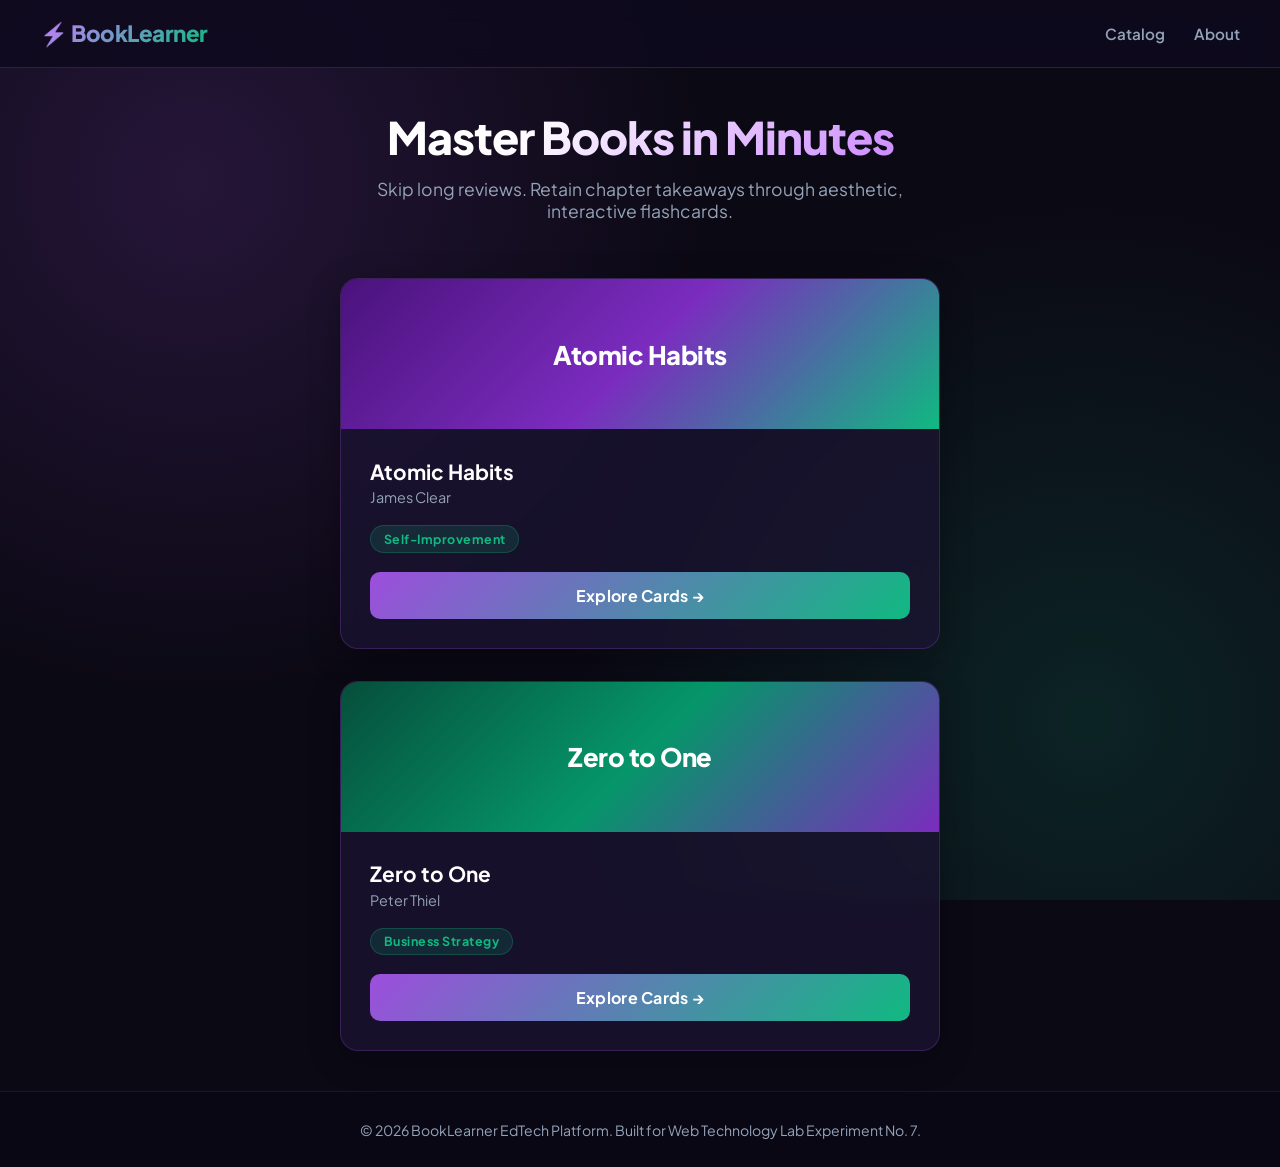
==== index.html @ 88bf5fa3 "Initial commit for Mini-Project of Web Technology Subject deployment" ====
<!DOCTYPE html>
<html lang="en">
<head>
    <meta charset="UTF-8">
    <meta name="viewport" content="width=device-width, initial-scale=1.0">
    <title>Book Learner - Micro-Learning Platform</title>
    <link rel="stylesheet" href="style.css">
</head>
<body>
    <header class="navbar">
        <div class="logo">⚡ BookLearner</div>
        <nav>
            <ul class="nav-links">
                <li><a href="index.html">Catalog</a></li>
                <li><a href="#about">About</a></li>
            </ul>
        </nav>
    </header>

    <main class="container">
        <section class="hero">
            <h1>Master Books in Minutes</h1>
            <p>Skip long reviews. Retain chapter takeaways through aesthetic, interactive flashcards.</p>
        </section>

        <section class="book-grid">
            <!-- Book Card 1 -->
            <div class="book-card">
                <div class="book-cover atomic-habits">Atomic Habits</div>
                <div class="book-info">
                    <h3>Atomic Habits</h3>
                    <p>James Clear</p>
                    <span class="badge">Self-Improvement</span>
                    <a href="flashcards.html?book=habits" class="btn">Explore Cards →</a>
                </div>
            </div>

            <!-- Book Card 2 -->
            <div class="book-card">
                <div class="book-cover zero-to-one">Zero to One</div>
                <div class="book-info">
                    <h3>Zero to One</h3>
                    <p>Peter Thiel</p>
                    <span class="badge">Business Strategy</span>
                    <a href="flashcards.html?book=zero" class="btn">Explore Cards →</a>
                </div>
            </div>
        </section>
    </main>

    <footer>
        <p>&copy; 2026 BookLearner EdTech Platform. Built for Web Technology Lab Experiment No. 7.</p>
    </footer>
</body>
</html>
---- style.css ----
/* Google Font Import */
@import url('https://fonts.googleapis.com/css2?family=Plus+Jakarta+Sans:wght@400;500;600;700;800&display=swap');

/* Global Resets & Theme Variables */
:root {
    --bg-main: #0B0914;               /* Deep Midnight Purple Base */
    --bg-surface: #15102A;            /* Elevated Purple Surface */
    --bg-card: rgba(28, 20, 52, 0.7);  /* Glassmorphism Card Fill */
    
    --primary: #9D4EDD;               /* Electric Violet */
    --primary-light: #C77DFF;         /* Neon Lilac Accent */
    --accent-green: #10B981;          /* Forest Emerald */
    --accent-green-glow: #059669;     /* Deep Emerald Glow */
    
    --text-main: #F8FAFC;             /* Crisp Pure Light Text */
    --text-muted: #94A3B8;            /* Soft Slate Subtext */
    --border-glow: rgba(157, 78, 221, 0.25);
    --border-green-glow: rgba(16, 185, 129, 0.25);
}

* {
    margin: 0;
    padding: 0;
    box-sizing: border-box;
    font-family: 'Plus Jakarta Sans', sans-serif;
}

body {
    background-color: var(--bg-main);
    color: var(--text-main);
    display: flex;
    flex-direction: column;
    min-height: 100vh;
    background-image: 
        radial-gradient(circle at 15% 20%, rgba(157, 78, 221, 0.18) 0%, transparent 40%),
        radial-gradient(circle at 85% 80%, rgba(16, 185, 129, 0.15) 0%, transparent 40%);
    background-attachment: fixed;
}

/* Navigation Bar */
.navbar {
    display: flex;
    justify-content: space-between;
    align-items: center;
    background: rgba(15, 10, 30, 0.85);
    backdrop-filter: blur(12px);
    border-bottom: 1px solid var(--border-glow);
    padding: 1.2rem 2.5rem;
    position: sticky;
    top: 0;
    z-index: 100;
}

.logo {
    font-size: 1.4rem;
    font-weight: 800;
    letter-spacing: -0.5px;
    background: linear-gradient(135deg, var(--primary-light), var(--accent-green));
    -webkit-background-clip: text;
    -webkit-text-fill-color: transparent;
}

.nav-links {
    list-style: none;
    display: flex;
    gap: 1.8rem;
}

.nav-links a {
    color: var(--text-muted);
    text-decoration: none;
    font-weight: 600;
    font-size: 0.95rem;
    transition: all 0.3s ease;
}

.nav-links a:hover {
    color: var(--primary-light);
    text-shadow: 0 0 10px rgba(199, 125, 255, 0.5);
}

/* Container Layout */
.container {
    max-width: 950px;
    margin: 2.5rem auto;
    padding: 0 1.5rem;
    flex: 1;
}

/* Hero Section */
.hero {
    text-align: center;
    margin-bottom: 3.5rem;
}

.hero h1 {
    font-size: 2.8rem;
    font-weight: 800;
    margin-bottom: 0.8rem;
    letter-spacing: -1px;
    background: linear-gradient(135deg, #FFFFFF 30%, var(--primary-light));
    -webkit-background-clip: text;
    -webkit-text-fill-color: transparent;
}

.hero p {
    color: var(--text-muted);
    font-size: 1.1rem;
    max-width: 600px;
    margin: 0 auto;
}

/* Catalog Book Grid */
.book-grid {
    display: grid;
    grid-template-columns: repeat(auto-fit, minmax(300px, 1fr));
    gap: 2rem;
}

.book-card {
    background: var(--bg-card);
    backdrop-filter: blur(10px);
    border-radius: 18px;
    overflow: hidden;
    border: 1px solid var(--border-glow);
    transition: all 0.35s cubic-bezier(0.4, 0, 0.2, 1);
    box-shadow: 0 8px 32px rgba(0, 0, 0, 0.3);
}

.book-card:hover {
    transform: translateY(-8px);
    border-color: var(--primary-light);
    box-shadow: 0 15px 35px rgba(157, 78, 221, 0.25);
}

.book-cover {
    height: 150px;
    display: flex;
    align-items: center;
    justify-content: center;
    font-size: 1.6rem;
    font-weight: 800;
    letter-spacing: -0.5px;
    color: #FFFFFF;
}

.atomic-habits { 
    background: linear-gradient(135deg, #4A127B, #7B2CBF, #10B981); 
}

.zero-to-one { 
    background: linear-gradient(135deg, #064E3B, #059669, #7B2CBF); 
}

.book-info {
    padding: 1.8rem;
}

.book-info h3 {
    font-size: 1.3rem;
    font-weight: 700;
    margin-bottom: 0.2rem;
    color: #FFFFFF;
}

.book-info p {
    color: var(--text-muted);
    font-size: 0.9rem;
    margin-bottom: 1.2rem;
}

.badge {
    background: rgba(16, 185, 129, 0.15);
    color: var(--accent-green);
    border: 1px solid var(--border-green-glow);
    padding: 0.3rem 0.8rem;
    border-radius: 20px;
    font-size: 0.78rem;
    font-weight: 700;
    letter-spacing: 0.5px;
    display: inline-block;
    margin-bottom: 1.2rem;
}

.btn {
    display: block;
    text-align: center;
    background: linear-gradient(135deg, var(--primary), var(--accent-green));
    color: white;
    padding: 0.8rem;
    border-radius: 10px;
    text-decoration: none;
    font-weight: 700;
    letter-spacing: 0.3px;
    transition: all 0.3s ease;
}

.btn:hover {
    opacity: 0.92;
    transform: scale(1.02);
    box-shadow: 0 5px 20px rgba(16, 185, 129, 0.3);
}

/* Flashcard Viewer Page */
.flashcard-container {
    text-align: center;
}

#book-title {
    font-size: 1.8rem;
    font-weight: 800;
    margin-bottom: 0.5rem;
    background: linear-gradient(135deg, #FFFFFF, var(--primary-light));
    -webkit-background-clip: text;
    -webkit-text-fill-color: transparent;
}

.instruction {
    color: var(--text-muted);
    margin-bottom: 2rem;
    font-size: 0.95rem;
}

/* --- FIXED 3D FLASHCARD STYLING --- */
.flashcard {
    background-color: transparent;
    width: 100%;
    max-width: 540px;
    height: 320px;
    margin: 0 auto 2rem auto;
    perspective: 1000px;
    cursor: pointer;
    position: relative;
}

.flashcard-inner {
    position: absolute;
    width: 100%;
    height: 100%;
    text-align: center;
    transition: transform 0.6s cubic-bezier(0.4, 0, 0.2, 1);
    transform-style: preserve-3d;
    -webkit-transform-style: preserve-3d;
    border-radius: 20px;
}

/* Flip Trigger Class */
.flashcard.flipped .flashcard-inner {
    transform: rotateY(180deg);
    -webkit-transform: rotateY(180deg);
}

.flashcard-front, .flashcard-back {
    position: absolute;
    width: 100%;
    height: 100%;
    backface-visibility: hidden;
    -webkit-backface-visibility: hidden;
    display: flex;
    flex-direction: column;
    justify-content: center;
    align-items: center;
    padding: 2.5rem;
    border-radius: 20px;
    box-shadow: 0 20px 40px rgba(0, 0, 0, 0.5);
}

/* Card Front: Deep Purple Glass */
.flashcard-front {
    background: linear-gradient(135deg, rgba(30, 20, 60, 0.98), rgba(15, 10, 30, 0.98));
    border: 1.5px solid var(--border-glow);
    color: var(--text-main);
    z-index: 2;
}

.flashcard-front span {
    color: var(--accent-green);
    background: rgba(16, 185, 129, 0.12);
    border: 1px solid var(--border-green-glow);
    padding: 0.3rem 0.9rem;
    border-radius: 20px;
    font-weight: 700;
    margin-bottom: 1.2rem;
    text-transform: uppercase;
    font-size: 0.8rem;
    letter-spacing: 1px;
}

.flashcard-front h3 {
    font-size: 1.25rem;
    font-weight: 600;
    line-height: 1.5;
}

.tap-hint {
    margin-top: 1.8rem;
    font-size: 0.8rem;
    color: var(--text-muted);
    font-weight: 500;
}

/* Card Back: Glowing Forest Emerald Theme */
.flashcard-back {
    background: linear-gradient(135deg, rgba(6, 78, 59, 0.98), rgba(15, 10, 30, 0.98));
    border: 1.5px solid var(--border-green-glow);
    color: white;
    transform: rotateY(180deg);
    -webkit-transform: rotateY(180deg);
    z-index: 1;
}

.flashcard-back h3 {
    color: var(--primary-light);
    font-size: 1.1rem;
    text-transform: uppercase;
    letter-spacing: 1.5px;
    margin-bottom: 1rem;
}

.flashcard-back p {
    font-size: 1.15rem;
    line-height: 1.6;
    font-weight: 500;
    color: #F1F5F9;
}

/* Controls & Counter */
.controls {
    display: flex;
    justify-content: center;
    align-items: center;
    gap: 1.8rem;
}

.btn-ctrl {
    background: var(--bg-surface);
    color: var(--text-main);
    border: 1.5px solid var(--border-glow);
    padding: 0.75rem 1.6rem;
    border-radius: 12px;
    font-weight: 700;
    font-size: 0.9rem;
    cursor: pointer;
    transition: all 0.3s ease;
}

.btn-ctrl:hover {
    background: var(--primary);
    border-color: var(--primary-light);
    box-shadow: 0 0 15px rgba(157, 78, 221, 0.4);
}

#counter {
    color: var(--text-muted);
    font-weight: 700;
    font-size: 1rem;
    letter-spacing: 1px;
}

/* Footer */
footer {
    text-align: center;
    padding: 1.8rem;
    background: rgba(10, 7, 20, 0.9);
    border-top: 1px solid rgba(157, 78, 221, 0.15);
    color: var(--text-muted);
    font-size: 0.88rem;
}
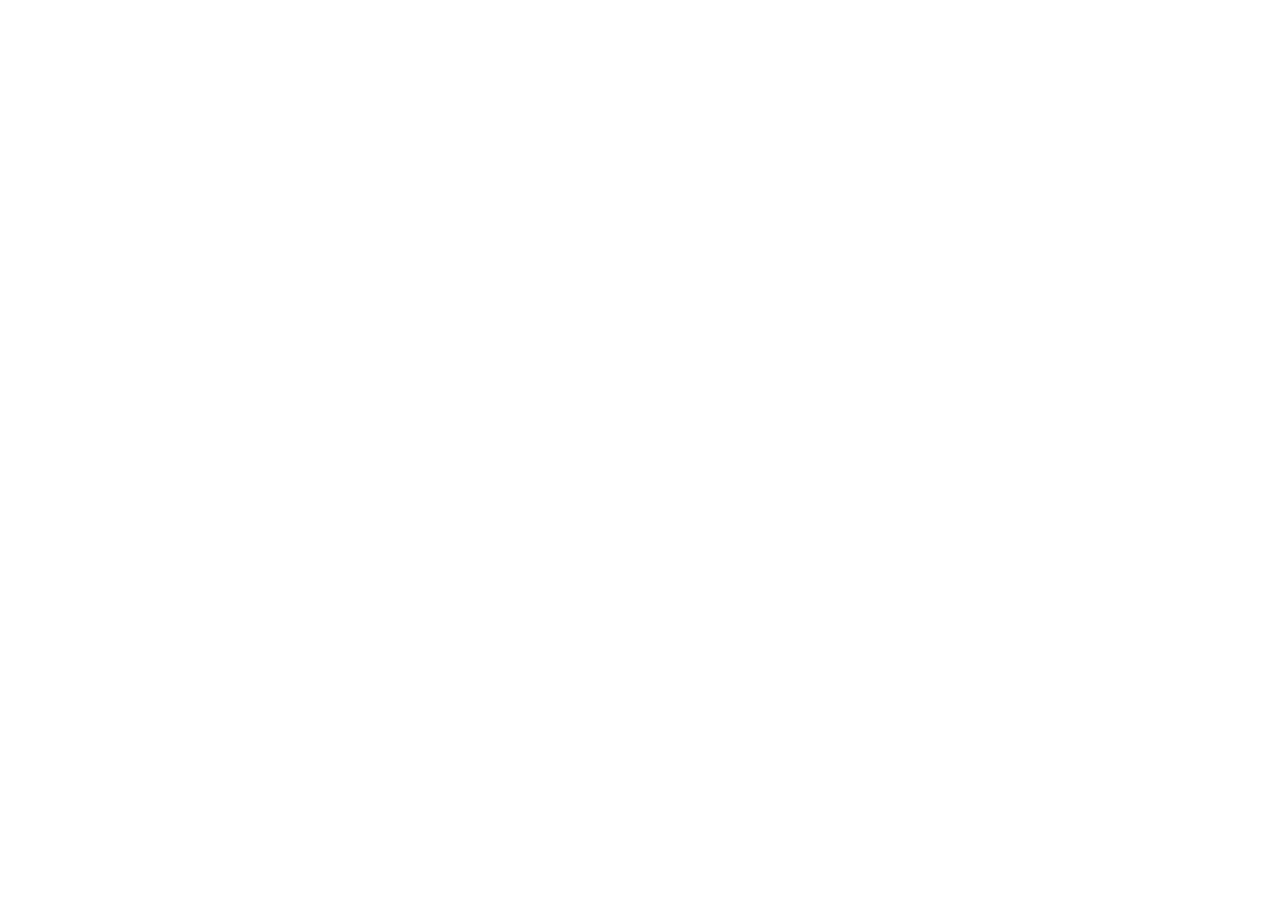
==== commit b23e6785: "refactor: complete rewrite of Book Learner SPA with all 18 books, chapters, flashcards, and quizzes" ====
--- a/index.html
+++ b/index.html
@@ -1,55 +1,891 @@
 <!DOCTYPE html>
 <html lang="en">
 <head>
-    <meta charset="UTF-8">
-    <meta name="viewport" content="width=device-width, initial-scale=1.0">
-    <title>Book Learner - Micro-Learning Platform</title>
-    <link rel="stylesheet" href="style.css">
+  <meta charset="UTF-8">
+  <meta name="viewport" content="width=device-width, initial-scale=1.0">
+  <title>Book Learner - Master Chapter & Flashcard Hub</title>
+  <!-- Tailwind CSS via CDN -->
+  <script src="https://cdn.tailwindcss.com"></script>
+  <!-- React & ReactDOM CDNs -->
+  <script src="https://unpkg.com/react@18/umd/react.production.min.js" crossorigin></script>
+  <script src="https://unpkg.com/react-dom@18/umd/react-dom.production.min.js" crossorigin></script>
+  <!-- Babel Standalone CDN -->
+  <script src="https://unpkg.com/@babel/standalone/babel.min.js"></script>
+  <!-- Lucide Icons -->
+  <script src="https://unpkg.com/lucide@latest"></script>
+  <style>
+    .perspective-1000 { perspective: 1000px; }
+    .transform-style-3d { transform-style: preserve-3d; }
+    .backface-hidden { backface-visibility: hidden; }
+    .rotate-y-180 { transform: rotateY(180deg); }
+    /* Custom scrollbar */
+    ::-webkit-scrollbar { width: 6px; height: 6px; }
+    ::-webkit-scrollbar-track { background: #f1f5f9; }
+    ::-webkit-scrollbar-thumb { background: #cbd5e1; border-radius: 4px; }
+    ::-webkit-scrollbar-thumb:hover { background: #94a3b8; }
+  </style>
 </head>
-<body>
-    <header class="navbar">
-        <div class="logo">⚡ BookLearner</div>
-        <nav>
-            <ul class="nav-links">
-                <li><a href="index.html">Catalog</a></li>
-                <li><a href="#about">About</a></li>
-            </ul>
-        </nav>
-    </header>
-
-    <main class="container">
-        <section class="hero">
-            <h1>Master Books in Minutes</h1>
-            <p>Skip long reviews. Retain chapter takeaways through aesthetic, interactive flashcards.</p>
-        </section>
-
-        <section class="book-grid">
-            <!-- Book Card 1 -->
-            <div class="book-card">
-                <div class="book-cover atomic-habits">Atomic Habits</div>
-                <div class="book-info">
-                    <h3>Atomic Habits</h3>
-                    <p>James Clear</p>
-                    <span class="badge">Self-Improvement</span>
-                    <a href="flashcards.html?book=habits" class="btn">Explore Cards →</a>
+<body class="bg-slate-900 text-slate-100 font-sans antialiased min-h-screen selection:bg-indigo-500 selection:text-white">
+  <div id="root"></div>
+
+  <script type="text/babel">
+    const { useState, useEffect, useMemo } = React;
+
+    // --- COMPLETE BOOK DATABASE (ALL 18 BOOKS & CHAPTERS) ---
+    const BOOKS_DATA = [
+      {
+        id: "lords-of-easy-money",
+        title: "The Lords of Easy Money",
+        author: "Christopher Leonard",
+        category: "Finance & Economics",
+        color: "from-amber-600 to-red-700",
+        description: "How the Federal Reserve broke the American economy through quantitative easing and cheap debt.",
+        chapters: [
+          { number: 1, title: "Going Below Zero", takeaway: "The Federal Reserve's deployment of zero interest rate policies (ZIRP) and experimental monetary tools launched an uncharted era of radical financial intervention." },
+          { number: 2, title: "The Money Machine", takeaway: "Central bank balance sheets expanded to unprecedented proportions, converting the Fed into an active market maker that fundamentally distorted normal pricing signals." },
+          { number: 3, title: "The Zero Interest Rate Policy (ZIRP) and Its Unintended Consequences", takeaway: "Artificially suppressed borrowing costs triggered massive corporate debt accumulation and encouraged a reckless market-wide 'reach for yield'." },
+          { number: 4, title: "Thomas Hoenig: The Lone Voice of Dissent", takeaway: "Institutional groupthink suppresses vital warnings; Federal Reserve official Thomas Hoenig correctly predicted that loose money would breed severe wealth inequality and asset bubbles." },
+          { number: 5, title: "The 2008 Financial Crisis: Catalyst for Radical Policies", takeaway: "Emergency post-crisis measures became permanent policies, shielding unelected technocrats from public accountability while centralizing immense economic power." },
+          { number: 6, title: "The Risk Engine", takeaway: "Extended cheap liquidity forced institutional investors into hyper-risky financial structures like leveraged loans and collateralized loan obligations (CLOs)." },
+          { number: 7, title: "The Wealth Gap Expansion", takeaway: "Pumping liquidity into asset markets disproportionately enriches capital holders and corporations, widening the chasm between asset owners and wage earners." },
+          { number: 8, title: "The Fragile Ecosystem", takeaway: "Prolonged central bank support creates an addictive dependency, making the entire financial system incapable of surviving without constant monetary life support." },
+          { number: 9, title: "The Reckoning", takeaway: "Artificially engineered stability cannot last forever; suppressing market corrections ultimately sets the stage for systemic inflation and severe economic instability." }
+        ]
+      },
+      {
+        id: "ignited-minds",
+        title: "Ignited Minds / Wings of Fire",
+        author: "Dr. A.P.J. Abdul Kalam",
+        category: "Indian Literature & Leadership",
+        color: "from-emerald-600 to-teal-800",
+        description: "Unleashing the power within India to achieve global self-reliance, innovation, and ethical leadership.",
+        chapters: [
+          { number: 1, title: "The Vision Ignited", takeaway: "A nation’s true wealth lies in the creative energy and empowered mindset of its youth." },
+          { number: 2, title: "Building the Nation", takeaway: "True development requires moving away from complacent fatalism toward active, science-driven national problem-solving." },
+          { number: 3, title: "Teachers and Parents as Role Models", takeaway: "Character, integrity, and ethical responsibility are built early in life through direct mentorship and personal example." },
+          { number: 4, title: "Visionary Leadership and Integrity", takeaway: "Authentic leaders combine moral courage with a long-term commitment to public welfare over self-interest." },
+          { number: 5, title: "Knowledge as Power", takeaway: "Accessibility to high-quality education transforms societies from consumers of technology into creators of innovation." },
+          { number: 6, title: "The Spirit of Inquiry", takeaway: "Cultivating scientific curiosity and questioning status-quo assumptions unlock breakthrough achievements." }
+        ]
+      },
+      {
+        id: "faster-than-lightning",
+        title: "Faster Than Lightning: My Autobiography",
+        author: "Usain Bolt",
+        category: "Biography & Sports",
+        color: "from-yellow-500 to-amber-700",
+        description: "The official autobiography of the world's fastest man, his journey, grit, and mindset.",
+        chapters: [
+          { number: 1, title: "Country Boy and Early Roots", takeaway: "Modest beginnings and strong family discipline instill the core grounding necessary to handle sudden global fame." },
+          { number: 2, title: "Discovering Speed at Waldensia", takeaway: "Raw natural talent provides a starting edge, but it must eventually be met with structured discipline to avoid squandering potential." },
+          { number: 3, title: "The Path to William Knibb High School", takeaway: "Transitioning to competitive environments exposes flaws in work ethic, forcing an athlete to choose between coasting on talent or committing to rigorous training." },
+          { number: 4, title: "Overcoming Health and Physical Hurdles", takeaway: "Physical conditions like scoliosis can be managed and overcome through continuous, tailored bodily adaptation and grit." },
+          { number: 5, title: "The Turning Point of the Crash", takeaway: "Close-call life experiences can serve as profound wake-up calls, sharpening focus and realigning personal purpose." },
+          { number: 6, title: "Conquering the World Stage (Beijing & London)", takeaway: "Executing under massive international pressure requires supreme self-confidence, mental relaxation, and joy in performance." }
+        ]
+      },
+      {
+        id: "no-limits",
+        title: "No Limits: The Will to Succeed",
+        author: "Michael Phelps",
+        category: "Biography & Sports",
+        color: "from-blue-600 to-cyan-800",
+        description: "How 28-time Olympic medalist Michael Phelps channeled passion, discipline, and visualization into total mastery.",
+        chapters: [
+          { number: 1, title: "Perseverance: The 400 Individual Medley", takeaway: "Turning restless energy (like ADHD) into structured physical outlets builds an exceptional foundation for high-end mastery." },
+          { number: 2, title: "Belief: The 400 Free Relay", takeaway: "Detailed mental preparation and visualization of both optimal outcomes and potential hurdles build unshakeable competitive composure." },
+          { number: 3, title: "Redemption: The 200 Freestyle", takeaway: "Setbacks and missed targets are critical learning checkpoints that fuel stronger strategic focus for subsequent challenges." },
+          { number: 4, title: "Determination: The 200 Fly", takeaway: "True competitive separation happens during grueling, repetitive daily training blocks when no audience is watching." },
+          { number: 5, title: "Confidence: The 800 Free Relay", takeaway: "Trusting your preparation and leaning on a collaborative team environment elevates individual performance boundaries." },
+          { number: 6, title: "Courage: The 200 Individual Medley", takeaway: "Embracing deliberate discomfort in practice inoculates you against panic during high-stakes pressure situations." },
+          { number: 7, title: "Will: The 100 Fly", takeaway: "Mental toughness acts as the final multiplier when physical exhaustion peaks at the elite level." },
+          { number: 8, title: "Commitment: The Medley Relay", takeaway: "Sustaining greatness requires an ongoing, lifelong commitment to accountability, coaching, and self-evaluation." }
+        ]
+      },
+      {
+        id: "psychology-of-money",
+        title: "The Psychology of Money",
+        author: "Morgan Housel",
+        category: "Finance & Personal Development",
+        color: "from-indigo-600 to-purple-800",
+        description: "Timeless lessons on wealth, greed, and happiness through behavioral psychology.",
+        chapters: [
+          { number: 1, title: "No One's Crazy", takeaway: "Financial choices are shaped by unique generational backgrounds and personal experiences, not strict mathematical rules." },
+          { number: 2, title: "Luck and Risk", takeaway: "Never judge financial success or failure too harshly, as luck and risk play massive, often unacknowledged roles in outcomes." },
+          { number: 3, title: "Never Enough", takeaway: "Moving financial goalposts endlessly invites ruin; recognizing 'enough' protects accumulated wealth." },
+          { number: 4, title: "Confounding Compounding", takeaway: "Time is the most powerful asset in finance; letting small sums compound over decades creates staggering results." },
+          { number: 5, title: "Getting Wealthy vs. Staying Wealthy", takeaway: "Getting rich requires taking risks, but staying rich requires paranoia, frugality, and diversification." },
+          { number: 6, title: "Tails, You Win", takeaway: "Long-term success often relies on a tiny percentage of outlier bets paying off massively." },
+          { number: 7, title: "Freedom", takeaway: "Controlling your time and autonomy is the highest, most meaningful dividend money can pay." },
+          { number: 8, title: "Man in the Car Paradox", takeaway: "People want wealth to signal importance to others, but true admiration comes from humility." },
+          { number: 9, title: "Wealth is What You Don't See", takeaway: "Spending money to show people you have money is the fastest way to have less money." },
+          { number: 10, title: "Save Money", takeaway: "Building wealth has less to do with your income and investment returns, and more to do with your savings rate." },
+          { number: 11, title: "Reasonableness > Rationality", takeaway: "Aim to be financially reasonable rather than coldly rational, because humans need strategies they can actually stick with." },
+          { number: 12, title: "Surprise!", takeaway: "History is the study of surprise; future financial environments will always feature unpredictable major shocks." },
+          { number: 13, title: "Room for Error", takeaway: "A good financial plan must account for errors, bad luck, and unforeseen downturns to survive." },
+          { number: 14, title: "You'll Change", takeaway: "Long-term career and financial planning must accept that your future desires and goals will evolve." },
+          { number: 15, title: "Nothing’s Free", takeaway: "Market volatility and stress are not fees charged for investing; they are market entry tickets (the price of admission)." },
+          { number: 16, title: "You & Me", takeaway: "Avoid taking financial cues from people playing a completely different financial game than you." },
+          { number: 17, title: "The Seduction of Pessimism", takeaway: "Pessimism sounds intelligent and captures attention, but historical optimism wins over long horizons." },
+          { number: 18, title: "When You Believe Anything", takeaway: "People easily believe comforting narratives that validate their worldview during periods of uncertainty." },
+          { number: 19, title: "Confessions", takeaway: "Summary integration: moderation, humility, and patience anchor durable financial independence." },
+          { number: 20, title: "The Confessions of Morgan Housel", takeaway: "Financial freedom is ultimately about prioritizing independence over high-status consumption." }
+        ]
+      },
+      {
+        id: "zero-to-one",
+        title: "Zero to One",
+        author: "Peter Thiel & Blake Masters",
+        category: "Entrepreneurship & Business",
+        color: "from-sky-600 to-indigo-900",
+        description: "Notes on startups, building the future, and going from 0 to 1 instead of copying others.",
+        chapters: [
+          { number: 1, title: "The Challenge of the Future", takeaway: "True societal progress stems from vertical innovation (going from 0 to 1), not horizontal imitation (going from 1 to N)." },
+          { number: 2, title: "Party Like It’s 1999", takeaway: "Sustainable businesses focus on fundamental business execution and customer value rather than chasing market hype bubbles." },
+          { number: 3, title: "All Happy Companies Are Different", takeaway: "Monopolies escape destructive competition by creating unique value, whereas competing businesses destroy profit margins." },
+          { number: 4, title: "The Ideology of Competition", takeaway: "Intense corporate competition breeds ideological conflict and tunnel vision; escaping competition leads to true profits." },
+          { number: 5, title: "Last Mover Advantage", takeaway: "A great business builds proprietary technology or network effects to dominate the distant future rather than chasing early trends." },
+          { number: 6, title: "You Are Not a Lottery Ticket", takeaway: "Rigorous long-term planning and disciplined execution outweigh blind luck in determining company success." },
+          { number: 7, title: "Follow the Money", takeaway: "Power law distributions govern venture capital and business success; a tiny fraction of investments generate almost all returns." },
+          { number: 8, title: "Secrets", takeaway: "Valuable, overlooked truths about the world exist for founders willing to look where others do not." },
+          { number: 9, title: "Foundations", takeaway: "Initial structural choices—such as co-founder chemistry, board composition, and equity allocation—are almost impossible to alter later." },
+          { number: 10, title: "The Mechanics of Mafia", takeaway: "Build a cohesive company culture where employees share deep personal alignment and intense shared mission focus." },
+          { number: 11, title: "If You Build It, Will They Come?", takeaway: "Superior technology is useless without a comprehensive, deliberate strategy for sales and distribution." },
+          { number: 12, title: "Man and Machine", takeaway: "The future belongs to companies that use computers to empower humans rather than try to replace them entirely." },
+          { number: 13, title: "Seeing Green", takeaway: "Successful green tech businesses must master proprietary technology, timing, lean structure, and grand distribution plans." },
+          { number: 14, title: "The Founder’s Paradox", takeaway: "Founders often possess extreme, polarizing traits that are simultaneously critical to venture success and prone to excess." }
+        ]
+      },
+      {
+        id: "you-can-win",
+        title: "You Can Win",
+        author: "Shiv Khera",
+        category: "Personal Development",
+        color: "from-rose-600 to-pink-800",
+        description: "A step-by-step tool kit for top winners through positive attitude, character, and motivation.",
+        chapters: [
+          { number: 1, title: "Importance of Attitude", takeaway: "Attitude acts as the underlying lens through which challenges are managed; it dictates your ultimate trajectory." },
+          { number: 2, title: "Success Strategies", takeaway: "Success is predictable and systematic, driven by adherence to timeless personal and professional principles." },
+          { number: 3, title: "Motivation", takeaway: "Intrinsic, value-driven inner drive sustains long-term performance far better than external rewards." },
+          { number: 4, title: "Building Positive Self-Esteem", takeaway: "Self-belief is built step-by-step through keeping promises to yourself and accumulating small victories." },
+          { number: 5, title: "Interpersonal Skills", takeaway: "Building genuine human relationships requires empathy, active listening, and mutual respect." },
+          { number: 6, title: "Forming Good Habits and Character", takeaway: "Character is formed by daily micro-habits that dictate ethical boundaries under pressure." },
+          { number: 7, title: "Goal Setting", takeaway: "Vague wishes fail; clear, written, timeline-bound goals direct focused daily action." },
+          { number: 8, title: "Values and Vision", takeaway: "Core moral values provide an inner compass that prevents compromise during turbulent times." }
+        ]
+      },
+      {
+        id: "psycho-cybernetics",
+        title: "Psycho-Cybernetics",
+        author: "Maxwell Maltz",
+        category: "Psychology & Self-Help",
+        color: "from-violet-600 to-fuchsia-900",
+        description: "Updated and expanded self-help guide to reprogramming your subconscious mind for success.",
+        chapters: [
+          { number: 1, title: "The Self-Image: Your Key to a Better Life", takeaway: "Your outer behavior and achievements will always match your internal mental self-image." },
+          { number: 2, title: "Discovering the Success Mechanism Within You", takeaway: "The human brain operates as an automated goal-seeking guidance mechanism once a clear target is set." },
+          { number: 3, title: "De-Hypnotize Yourself From False Beliefs", takeaway: "Most personal constraints are outdated hypnotic beliefs rather than immutable physical laws." },
+          { number: 4, title: "How to Utilize the Power of Mental Pictures", takeaway: "Vivid mental rehearsal programs the subconscious mind to execute complex physical and psychological tasks smoothly." },
+          { number: 5, title: "Relax Away Your Tension", takeaway: "Physical and mental relaxation clears friction, unlocking optimal natural performance." },
+          { number: 6, title: "You Can Acquire the Habit of Happiness", takeaway: "Happiness is a learned psychological habit rather than an accident of external circumstances." },
+          { number: 7, title: "Malfunctions of the Success Mechanism", takeaway: "Worry, fixation on failure, and emotional scar tissue jam your internal guidance system." },
+          { number: 8, title: "Ingredients of the Success-Type Personality", takeaway: "Cultivate Direction, Understanding, Courage, Charity, Esteem, Self-Confidence, and Acceptance (DUCACE)." },
+          { number: 9, title: "The Failure Mechanism — How to Make It Work", takeaway: "Recognize and sidestep emotional traps like frustration, aggressiveness, loneliness, and uncertainty." },
+          { number: 10, title: "How to Remove Emotional Scars", takeaway: "Conscious forgiveness and letting go of past emotional trauma provide an emotional facelift for the mind." },
+          { number: 11, title: "How to Unlock Your Real Personality", takeaway: "Drop artificial defense mechanisms to let your natural, creative self shine outward." },
+          { number: 12, title: "Tranquilizers — Prescription for Living", takeaway: "Maintain mental equilibrium and emotional peace by living fully in the present moment." }
+        ]
+      },
+      {
+        id: "power-of-subconscious-mind",
+        title: "The Power of Your Subconscious Mind",
+        author: "Joseph Murphy",
+        category: "Psychology & Self-Help",
+        color: "from-blue-700 to-indigo-950",
+        description: "Harnessing the hidden subconscious forces to overcome anxiety, gain health, and build success.",
+        chapters: [
+          { number: 1, title: "The Treasure House Within You", takeaway: "Your subconscious mind accepts instructions literally and manifests whatever thoughts you dwell upon." },
+          { number: 2, title: "How Your Mind Works", takeaway: "The conscious mind thinks logically; the subconscious mind feels and acts upon habit, emotion, and repetition." },
+          { number: 3, title: "The Miracle-Working Power of Your Subconscious", takeaway: "Mental imagery directed inward can heal emotional blocks and solve complex external problems." },
+          { number: 4, title: "Mental Healings in Ancient Times", takeaway: "Belief and expectancy have formed the basis of psychological healing across all human history." },
+          { number: 5, title: "Mental Healings in Modern Times", takeaway: "Shifting internal emotional states clears psychosomatic illness and mental friction." },
+          { number: 6, title: "Practical Techniques in Mental Healing", takeaway: "Systematic visualization and affirmations rewrite negative mental scripts." },
+          { number: 7, title: "The Tendency of the Subconscious Is Lifeward", takeaway: "The default pattern of subconscious energy pushes toward growth, health, and restoration." },
+          { number: 8, title: "How to Get the Results You Want", takeaway: "Let go of forceful anxiety; state your goal clearly and let quiet confidence finish the job." },
+          { number: 9, title: "How to Use Subconscious Power for Wealth", takeaway: "Wealth is a state of mind; abundance flows when you drop scarcity beliefs." },
+          { number: 10, title: "Your Right to Be Rich", takeaway: "Desire for financial growth is natural, provided it is anchored in value creation." },
+          { number: 11, title: "Subconscious Mind as a Partner in Success", takeaway: "Intuition and sudden insights are often processed solutions from your subconscious partner." },
+          { number: 12, title: "How Scientists Use the Subconscious", takeaway: "Framing critical questions before sleep leverages subconscious processing during rest." },
+          { number: 13, title: "Your Subconscious and Wonderful Sleep", takeaway: "Clearing mental clutter before bed ensures restorative rest and subtle psychological problem-solving." },
+          { number: 14, title: "Your Subconscious Mind and Marital Problems", takeaway: "Harmony in relationships begins by aligning mutual emotional expectations and offering unconditional respect." },
+          { number: 15, title: "Your Subconscious Mind and Your Happiness", takeaway: "Happiness is a conscious choice that becomes a deeply ingrained subconscious reflex over time." },
+          { number: 16, title: "Harmonious Human Relations", takeaway: "Projecting goodwill toward others changes how they respond to you automatically." },
+          { number: 17, title: "How to Use Forgiveness in Your Subconscious", takeaway: "Holding onto resentment harms you internally; true mental freedom requires active forgiveness." },
+          { number: 18, title: "How Your Subconscious Removes Mental Blocks", takeaway: "Fear creates mental blocks; visualizing a clear path forward dissolves internal resistance." },
+          { number: 19, title: "Removing Fear Using Subconscious Power", takeaway: "Confront fear by visualizing absolute safety, courage, and competence." },
+          { number: 20, title: "Stay Young in Spirit Forever", takeaway: "Mental enthusiasm, curiosity, and positive expectation keep your spirit youthful regardless of age." }
+        ]
+      },
+      {
+        id: "richest-man-in-babylon",
+        title: "The Richest Man in Babylon",
+        author: "George S. Clason",
+        category: "Finance & Personal Development",
+        color: "from-amber-500 to-yellow-800",
+        description: "Timeless Babylonian parables on thrift, saving 10%, and growing wealth safely.",
+        chapters: [
+          { number: 1, title: "The Man Who Desired Gold", takeaway: "Financial struggle stems from a lack of financial education, not a lack of income opportunities." },
+          { number: 2, title: "The Richest Man in Babylon", takeaway: "Wealth is acquired through a repeatable system: part of all you earn is yours to keep." },
+          { number: 3, title: "Seven Cures for a Lean Purse", takeaway: "Save 10%, control expenses, multiply your gold, guard capital, own your home, insure future income, and build earning capacity." },
+          { number: 4, title: "Meet the Goddess of Luck", takeaway: "Good luck visits those who take prompt action on prepared opportunities." },
+          { number: 5, title: "The Five Laws of Gold", takeaway: "Gold stays with those who invest wisely, protects itself from risk, and flees speculative schemes." },
+          { number: 6, title: "The Gold Lender of Babylon", takeaway: "Safeguard principal capital carefully; never lend without guaranteed repayment security." },
+          { number: 7, title: "The Walls of Babylon", takeaway: "Adequate preparation and strong defenses protect a family and a business from unexpected hazards." },
+          { number: 8, title: "The Camel Trader of Babylon", takeaway: "Taking responsibility for past debts and facing financial obligations head-on restores personal honor and wealth." },
+          { number: 9, title: "The Clay Tablets of Babylon", takeaway: "Documented budgeting and consistent savings plans provide a reliable ladder out of debt." },
+          { number: 10, title: "The Luckiest Man in Babylon", takeaway: "True fulfillment comes from combining productive work with a deep commitment to family and responsibility." }
+        ]
+      },
+      {
+        id: "think-and-grow-rich",
+        title: "Think and Grow Rich",
+        author: "Napoleon Hill",
+        category: "Finance & Personal Development",
+        color: "from-amber-600 to-orange-900",
+        description: "The 13 principles of personal achievement and financial success studied over 20 years.",
+        chapters: [
+          { number: 1, title: "Introduction / The Power of Thought", takeaway: "Thoughts are things; materialized wealth begins as a clear, focused mental concept." },
+          { number: 2, title: "Desire", takeaway: "A burning, obsessive desire with a clear deadline is the starting point of all achievement." },
+          { number: 3, title: "Faith", takeaway: "Visualization and repeated self-belief transform mental goals into physical realities." },
+          { number: 4, title: "Auto-Suggestion", takeaway: "Consciously feed your subconscious mind positive commands and objective financial targets." },
+          { number: 5, title: "Specialized Knowledge", takeaway: "General knowledge is cheap; targeted, actionable, organized specialized knowledge creates value." },
+          { number: 6, title: "Imagination", takeaway: "Imagination is the workshop of the mind where all human plans and inventions are created." },
+          { number: 7, title: "Organized Planning", takeaway: "Translate ideas into actionable steps through structured, flexible plans." },
+          { number: 8, title: "Decision", takeaway: "Indecision is a habit born of fear; successful people make decisions promptly and change them slowly." },
+          { number: 9, title: "Persistence", takeaway: "Sustained persistence is the heavy carbon that turns initial failure into diamond-hard success." },
+          { number: 10, title: "Power of the Master Mind", takeaway: "Aligning with a cooperative group of brilliant minds multiplies your knowledge and execution capacity." },
+          { number: 11, title: "The Mystery of Sex Transmutation", takeaway: "Redirecting primal creative energy into ambitious career and business goals accelerates achievement." },
+          { number: 12, title: "The Subconscious Mind", takeaway: "The subconscious acts as a connecting link between finite human effort and infinite intelligence." },
+          { number: 13, title: "The Brain", takeaway: "The human brain functions as a broadcasting and receiving station for mental frequencies." },
+          { number: 14, title: "The Sixth Sense", takeaway: "Intuition and creative genius emerge through deep alignment with accumulated experience and subconscious processing." },
+          { number: 15, title: "How to Outwit the Six Ghosts of Fear", takeaway: "Conquer poverty, criticism, ill health, loss of love, old age, and death by mastering your mental state." }
+        ]
+      },
+      {
+        id: "how-to-win-friends",
+        title: "How to Win Friends and Influence People",
+        author: "Dale Carnegie",
+        category: "Communication & Leadership",
+        color: "from-teal-600 to-emerald-900",
+        description: "The classic manual on building interpersonal trust, handling people, and winning influence.",
+        chapters: [
+          { number: 1, title: "Fundamental Techniques in Handling People", takeaway: "Avoid criticism and complaints; offer honest, sincere appreciation instead to motivate human action." },
+          { number: 2, title: "Six Ways to Make People Like You", takeaway: "Become genuinely interested in other people, listen actively, and speak about what matters to them." },
+          { number: 3, title: "How to Win People to Your Way of Thinking", takeaway: "Never argue; respect differing viewpoints, admit mistakes quickly, and let the other person feel the idea is theirs." },
+          { number: 4, title: "Be a Leader: Change People Without Offense", takeaway: "Praise improvement before critique, ask questions instead of giving direct orders, and save people's pride." }
+        ]
+      },
+      {
+        id: "what-young-india-wants",
+        title: "What Young India Wants",
+        author: "Chetan Bhagat",
+        category: "Indian Literature & Society",
+        color: "from-orange-500 to-red-800",
+        description: "Essays and speeches on Indian youth, governance, education reform, and social transformation.",
+        chapters: [
+          { number: 1, title: "Our Society", takeaway: "Casteism, outdated social norms, and hypocrisy stifle individual liberty and national progress." },
+          { number: 2, title: "Our Politics", takeaway: "Young citizens must engage in political accountability rather than treating politics as dirty or untouchable." },
+          { number: 3, title: "Our Infrastructure & Education", takeaway: "Education systems must transition from rote memorization to creative problem-solving and technical skills." },
+          { number: 4, title: "Corruption & Governance", takeaway: "Systemic corruption robs youth of opportunity; transparent meritocracy is mandatory for national rise." },
+          { number: 5, title: "Great India", takeaway: "True national greatness is achieved when individual responsibility matches national ambition." }
+        ]
+      },
+      {
+        id: "elon-musk-biography",
+        title: "Elon Musk",
+        author: "Walter Isaacson",
+        category: "Biography & Business",
+        color: "from-slate-700 to-zinc-950",
+        description: "An intimate biography of the visionary innovator behind SpaceX, Tesla, and Neuralink.",
+        chapters: [
+          { number: 1, title: "Childhood & South African Roots", takeaway: "Early isolation, intense reading, and a harsh environment forged an ultra-resilient, risk-tolerant mindset." },
+          { number: 2, title: "Zip2 and PayPal Days", takeaway: "Relentless engineering hours and sheer stubbornness can disrupt bloated legacy industries." },
+          { number: 3, title: "Founding SpaceX", takeaway: "Vertical integration and questioning every rule of manufacturing slash costs and accelerate innovation." },
+          { number: 4, title: "Rescuing Tesla", takeaway: "Putting all personal capital on the line during existential corporate crises separates true visionaries from managers." },
+          { number: 5, title: "SolarCity and Energy Innovation", takeaway: "Sustainable energy ecosystems require simultaneous reinvention of generation, storage, and consumption." },
+          { number: 6, title: "Neuralink, Boring Company, and AI", takeaway: "Tackle science-fiction problems with physical engineering physics rather than theoretical speculation." },
+          { number: 7, title: "Twitter Takeover & Hardcore Culture", takeaway: "Ultra-flat management structures and absolute operational urgency can jolt stagnant entities awake." }
+        ]
+      },
+      {
+        id: "rich-dad-poor-dad",
+        title: "Rich Dad Poor Dad",
+        author: "Robert Kiyosaki",
+        category: "Finance & Personal Development",
+        color: "from-purple-600 to-indigo-900",
+        description: "What the rich teach their kids about money that the poor and middle class do not.",
+        chapters: [
+          { number: 1, title: "The Rich Don't Work for Money", takeaway: "Work to learn skills, not just for a paycheck; escape the rat race by shifting focus to assets." },
+          { number: 2, title: "Why Teach Financial Literacy?", takeaway: "Know the fundamental difference between an asset (puts money in your pocket) and a liability (takes money out)." },
+          { number: 3, title: "Mind Your Own Business", takeaway: "Keep your day job while quietly building and reinvesting in your asset column." },
+          { number: 4, title: "History of Taxes & Power of Corporations", takeaway: "Use corporate entities and legal structures to protect assets and minimize tax exposure." },
+          { number: 5, title: "The Rich Invent Money", takeaway: "Financial creativity and calculated risk-taking create opportunities out of nothing." },
+          { number: 6, title: "Work to Learn—Don't Work for Money", takeaway: "Prioritize acquiring broad skills (sales, management, cash flow) over climbing a corporate ladder." },
+          { number: 7, title: "Overcoming Obstacles", takeaway: "Fear, cynicism, laziness, and arrogance prevent people from achieving financial freedom." },
+          { number: 8, title: "Getting Started", takeaway: "Cultivate a strong reason why you want wealth, pick daily habits wisely, and take action." }
+        ]
+      },
+      {
+        id: "the-business-school",
+        title: "The Business School",
+        author: "Robert Kiyosaki",
+        category: "Entrepreneurship & Business",
+        color: "from-blue-600 to-slate-800",
+        description: "The 8 hidden values of a network marketing business beyond making money.",
+        chapters: [
+          { number: 1, title: "Value 1: True Equal Opportunity", takeaway: "Network marketing offers a democratic business model open to anyone willing to put in effort." },
+          { number: 2, title: "Value 2: Life-Changing Business Education", takeaway: "Real-world business education builds emotional resilience, leadership, and public communication." },
+          { number: 3, title: "Value 3: Friends Who Lift You Up", takeaway: "Surround yourself with entrepreneurs who encourage growth rather than critics who pull you down." },
+          { number: 4, title: "Value 4: The Value of Duplication", takeaway: "Build a system that others can easily copy to scale your business effortlessly." },
+          { number: 5, title: "Value 5: Leadership Skills", takeaway: "True leaders inspire emotional commitment and guide people toward uncovering their own potential." },
+          { number: 6, title: "Value 6: Net-Working", takeaway: "Building a web of collaborative relationships forms the cornerstone of modern economic leverage." },
+          { number: 7, title: "Value 7: Core Values Over Short-Term Gain", takeaway: "Long-term business success is rooted in integrity, mentorship, and lifting others up." },
+          { number: 8, title: "Value 8: Living Your Dreams", takeaway: "Financial freedom provides the ultimate freedom to live life on your own schedule and terms." }
+        ]
+      },
+      {
+        id: "atomic-habits",
+        title: "Atomic Habits",
+        author: "James Clear",
+        category: "Personal Development",
+        color: "from-emerald-500 to-cyan-800",
+        description: "An easy & proven way to build good habits & break bad ones with micro compounding.",
+        chapters: [
+          { number: 1, title: "The Surprising Power of Atomic Habits", takeaway: "Tiny 1% improvements compound into massive long-term results over a year." },
+          { number: 2, title: "How Your Habits Shape Your Identity", takeaway: "Focus on identity-based habits; decide who you wish to become, then prove it with small wins." },
+          { number: 3, title: "How to Build Better Habits in 4 Steps", takeaway: "The habit loop consists of Cue, Craving, Response, and Reward." },
+          { number: 4, title: "The Man Who Didn't Look Right", takeaway: "Awareness comes before transformation; notice your current habits before changing them." },
+          { number: 5, title: "The Best Way to Start a New Habit", takeaway: "Use implementation intentions ('I will [BEHAVIOR] at [TIME] in [LOCATION]')." },
+          { number: 6, title: "Motivation is Overrated; Environment Matters More", takeaway: "Design your physical environment to make good cues obvious and bad cues invisible." },
+          { number: 7, title: "The Secret to Self-Control", takeaway: "Avoid temptation rather than relying on sheer willpower; make bad habits impractical." },
+          { number: 8, title: "How to Make a Habit Irresistible", takeaway: "Bundle an action you need to do with an action you want to do (temptation bundling)." },
+          { number: 9, title: "The Role of Family & Friends in Habits", takeaway: "We adopt habits from our culture; surround yourself with a tribe that shares your target behavior." },
+          { number: 10, title: "Find and Fix Causes of Bad Habits", takeaway: "Reframe your mindset; highlight the benefits of breaking bad habits to reduce cravings." },
+          { number: 11, title: "Walk Slowly, Never Backward", takeaway: "Standardize before you optimize; make the first two minutes of a new habit effortless." },
+          { number: 12, title: "The Law of Least Effort", takeaway: "Reduce friction by setting up your environment for smooth, frictionless execution." },
+          { number: 13, title: "Stop Procrastinating with 2-Minute Rule", takeaway: "Scale down any new habit so it takes two minutes or less to perform." },
+          { number: 14, title: "How to Make Good Habits Inevitable", takeaway: "Use commitment devices and automated tracking to ensure accountability." },
+          { number: 15, title: "The Cardinal Rule of Behavior Change", takeaway: "What is immediately rewarded is repeated; what is immediately punished is avoided." },
+          { number: 16, title: "How to Stick with Good Habits Every Day", takeaway: "Use visual habit trackers and never miss twice when you slip up." },
+          { number: 17, title: "How an Accountability Partner Changes Everything", takeaway: "Social pressure and an accountability partner keep you honest and committed." },
+          { number: 18, title: "The Truth About Talent (Genes Matter)", takeaway: "Pick the right arena; design habits that match your natural genetic strengths." },
+          { number: 19, title: "The Goldilocks Rule", takeaway: "Keep motivation high by working on challenges right at the edge of your current abilities." },
+          { number: 20, title: "The Downside of Creating Good Habits", takeaway: "Habits bring mastery, but you must periodically review your routines to avoid becoming complacent." }
+        ]
+      },
+      {
+        id: "indian-literature-and-modern-nonfiction",
+        title: "Salam Malala, Shamchi Aai & Modern Classics",
+        author: "Malala, Sane Guruji, Raj Shamani",
+        category: "Indian Literature & Society",
+        color: "from-rose-500 to-amber-800",
+        description: "A curated collection covering Salam Malala, Phite Andharache Zaal, Shamchi Aai, and Build Don't Talk.",
+        chapters: [
+          { number: 1, title: "Salam Malala: Education as a Human Right", takeaway: "Education is an absolute human right; courage in speaking truth to power creates global change." },
+          { number: 2, title: "Phite Andharache Zaal: Dispelling Social Darkness", takeaway: "Overcoming social hardships through resilience, social reforms, and self-belief illuminates even the darkest challenges." },
+          { number: 3, title: "Shamchi Aai: Maternal Character & Integrity", takeaway: "Unconditional maternal love, moral integrity, compassion, and discipline form the foundation of upright character." },
+          { number: 4, title: "Build, Don't Talk: Action Over Words", takeaway: "Action and tangible output always outweigh overthinking; speed, execution, and continuous creation drive modern success." }
+        ]
+      }
+    ];
+
+    // --- MAIN APP COMPONENT ---
+    function App() {
+      const [selectedBook, setSelectedBook] = useState(null);
+      const [activeTab, setActiveTab] = useState('chapters'); // 'chapters', 'flashcards', 'quiz'
+      const [searchQuery, setSearchQuery] = useState('');
+      const [selectedCategory, setSelectedCategory] = useState('All');
+      const [completedChapters, setCompletedChapters] = useState(() => {
+        try {
+          const saved = localStorage.getItem('book_learner_progress');
+          return saved ? JSON.parse(saved) : {};
+        } catch(e) {
+          return {};
+        }
+      });
+
+      // Flashcard State
+      const [cardIndex, setCardIndex] = useState(0);
+      const [isFlipped, setIsFlipped] = useState(false);
+
+      // Quiz State
+      const [quizIndex, setQuizIndex] = useState(0);
+      const [selectedOption, setSelectedOption] = useState(null);
+      const [quizScore, setQuizScore] = useState(0);
+      const [quizFinished, setQuizFinished] = useState(false);
+
+      useEffect(() => {
+        try {
+          localStorage.setItem('book_learner_progress', JSON.stringify(completedChapters));
+        } catch(e){}
+      }, [completedChapters]);
+
+      // Categories
+      const categories = ['All', 'Finance & Economics', 'Finance & Personal Development', 'Personal Development', 'Biography & Sports', 'Entrepreneurship & Business', 'Psychology & Self-Help', 'Indian Literature & Leadership', 'Communication & Leadership'];
+
+      const filteredBooks = useMemo(() => {
+        return BOOKS_DATA.filter(book => {
+          const matchesCategory = selectedCategory === 'All' || book.category === selectedCategory;
+          const matchesSearch = book.title.toLowerCase().includes(searchQuery.toLowerCase()) ||
+                                book.author.toLowerCase().includes(searchQuery.toLowerCase()) ||
+                                book.chapters.some(c => c.title.toLowerCase().includes(searchQuery.toLowerCase()) || c.takeaway.toLowerCase().includes(searchQuery.toLowerCase()));
+          return matchesCategory && matchesSearch;
+        });
+      }, [searchQuery, selectedCategory]);
+
+      const toggleChapterComplete = (bookId, chapNum) => {
+        const key = `${bookId}_ch_${chapNum}`;
+        setCompletedChapters(prev => ({ ...prev, [key]: !prev[key] }));
+      };
+
+      const handleOpenBook = (book) => {
+        setSelectedBook(book);
+        setActiveTab('chapters');
+        setCardIndex(0);
+        setIsFlipped(false);
+        resetQuiz();
+      };
+
+      const resetQuiz = () => {
+        setQuizIndex(0);
+        setSelectedOption(null);
+        setQuizScore(0);
+        setQuizFinished(false);
+      };
+
+      // Generated Quiz questions for selected book
+      const quizQuestions = useMemo(() => {
+        if (!selectedBook) return [];
+        return selectedBook.chapters.map((ch, idx) => {
+          // generate options
+          const otherChapters = selectedBook.chapters.filter((_, i) => i !== idx);
+          const wrong1 = otherChapters[0]?.takeaway || "Focus exclusively on short term gains.";
+          const wrong2 = otherChapters[1]?.takeaway || "Ignore environment and rely purely on luck.";
+          const wrong3 = "Avoid taking action until all parameters are perfectly predictable.";
+          
+          const options = [ch.takeaway, wrong1, wrong2, wrong3].sort(() => 0.5 - Math.random());
+          return {
+            question: `What is the key takeaway for Chapter ${ch.number}: "${ch.title}"?`,
+            correctAnswer: ch.takeaway,
+            options: options
+          };
+        });
+      }, [selectedBook]);
+
+      const handleQuizAnswer = (option) => {
+        if (selectedOption !== null) return;
+        setSelectedOption(option);
+        if (option === quizQuestions[quizIndex].correctAnswer) {
+          setQuizScore(s => s + 1);
+        }
+      };
+
+      const handleNextQuiz = () => {
+        if (quizIndex + 1 < quizQuestions.length) {
+          setQuizIndex(i => i + 1);
+          setSelectedOption(null);
+        } else {
+          setQuizFinished(true);
+        }
+      };
+
+      return (
+        <div className="min-h-screen flex flex-col bg-slate-900 text-slate-100">
+          {/* HEADER / NAVIGATION */}
+          <header className="border-b border-slate-800 bg-slate-950/80 backdrop-blur sticky top-0 z-50">
+            <div className="max-w-7xl mx-auto px-4 sm:px-6 lg:px-8 h-16 flex items-center justify-between">
+              <div className="flex items-center gap-3 cursor-pointer" onClick={() => setSelectedBook(null)}>
+                <div className="w-10 h-10 rounded-xl bg-gradient-to-tr from-indigo-500 to-purple-500 flex items-center justify-center font-black text-xl text-white shadow-lg shadow-indigo-500/30">
+                  BL
                 </div>
+                <div>
+                  <h1 className="font-bold text-lg text-white tracking-wide">BookLearner</h1>
+                  <p className="text-xs text-slate-400">18 Books • Complete Chapters & Takeaways</p>
+                </div>
+              </div>
+
+              {selectedBook && (
+                <button 
+                  onClick={() => setSelectedBook(null)}
+                  className="flex items-center gap-2 px-3 py-1.5 rounded-lg text-sm bg-slate-800 hover:bg-slate-700 text-slate-200 transition"
+                >
+                  ← Back to Library
+                </button>
+              )}
             </div>
-
-            <!-- Book Card 2 -->
-            <div class="book-card">
-                <div class="book-cover zero-to-one">Zero to One</div>
-                <div class="book-info">
-                    <h3>Zero to One</h3>
-                    <p>Peter Thiel</p>
-                    <span class="badge">Business Strategy</span>
-                    <a href="flashcards.html?book=zero" class="btn">Explore Cards →</a>
+          </header>
+
+          {/* MAIN CONTENT AREA */}
+          <main className="flex-1 max-w-7xl w-full mx-auto px-4 sm:px-6 lg:px-8 py-8">
+            {!selectedBook ? (
+              /* HOME / LIBRARY VIEW */
+              <div className="space-y-8">
+                {/* HERO BANNER */}
+                <div className="relative rounded-3xl p-8 sm:p-12 overflow-hidden bg-gradient-to-r from-indigo-900 via-slate-900 to-purple-950 border border-slate-800 shadow-2xl">
+                  <div className="max-w-2xl relative z-10 space-y-4">
+                    <span className="inline-block px-3 py-1 text-xs font-semibold uppercase tracking-wider text-indigo-400 bg-indigo-950/80 border border-indigo-800/50 rounded-full">
+                      Full Master Directory
+                    </span>
+                    <h2 className="text-3xl sm:text-5xl font-black text-white tracking-tight leading-tight">
+                      Master Key Takeaways from 18 Classic Books
+                    </h2>
+                    <p className="text-slate-300 text-sm sm:text-base leading-relaxed">
+                      Every single chapter mapped out explicitly with zero missing content. Browse chapter lists, flip through flashcards, and test your knowledge.
+                    </p>
+                  </div>
                 </div>
+
+                {/* SEARCH & FILTERS */}
+                <div className="flex flex-col md:flex-row gap-4 items-center justify-between">
+                  {/* Search input */}
+                  <div className="relative w-full md:w-96">
+                    <input 
+                      type="text"
+                      placeholder="Search title, author, or takeaway..."
+                      value={searchQuery}
+                      onChange={(e) => setSearchQuery(e.target.value)}
+                      className="w-full bg-slate-800 border border-slate-700 rounded-xl px-4 py-2.5 text-sm text-slate-100 placeholder-slate-400 focus:outline-none focus:border-indigo-500 transition"
+                    />
+                  </div>
+
+                  {/* Category Pills */}
+                  <div className="flex gap-2 overflow-x-auto w-full md:w-auto pb-2 md:pb-0 scrollbar-none">
+                    {categories.map((cat) => (
+                      <button
+                        key={cat}
+                        onClick={() => setSelectedCategory(cat)}
+                        className={`px-3 py-1.5 rounded-lg text-xs font-medium whitespace-nowrap transition ${
+                          selectedCategory === cat 
+                            ? 'bg-indigo-600 text-white shadow-lg shadow-indigo-600/30' 
+                            : 'bg-slate-800 text-slate-400 hover:text-slate-200 hover:bg-slate-700'
+                        }`}
+                      >
+                        {cat}
+                      </button>
+                    ))}
+                  </div>
+                </div>
+
+                {/* BOOK GRID */}
+                <div>
+                  <div className="flex items-center justify-between mb-4">
+                    <h3 className="text-xl font-bold text-white">All Books ({filteredBooks.length})</h3>
+                  </div>
+
+                  <div className="grid grid-cols-1 sm:grid-cols-2 lg:grid-cols-3 gap-6">
+                    {filteredBooks.map((book) => {
+                      const completedCount = book.chapters.filter(ch => completedChapters[`${book.id}_ch_${ch.number}`]).length;
+                      const percent = Math.round((completedCount / book.chapters.length) * 100);
+
+                      return (
+                        <div 
+                          key={book.id}
+                          onClick={() => handleOpenBook(book)}
+                          className="group bg-slate-800/80 hover:bg-slate-800 border border-slate-700/60 hover:border-indigo-500/50 rounded-2xl p-6 transition duration-300 cursor-pointer flex flex-col justify-between shadow-lg hover:shadow-indigo-500/10"
+                        >
+                          <div>
+                            <div className="flex items-center justify-between gap-2 mb-3">
+                              <span className="text-[11px] font-semibold text-indigo-400 bg-indigo-950/60 px-2.5 py-0.5 rounded-md border border-indigo-900/40">
+                                {book.category}
+                              </span>
+                              <span className="text-xs text-slate-400 font-mono">
+                                {book.chapters.length} Chapters
+                              </span>
+                            </div>
+
+                            <div className={`h-2.5 w-12 rounded-full bg-gradient-to-r ${book.color} mb-3`}></div>
+
+                            <h4 className="text-xl font-bold text-white group-hover:text-indigo-300 transition line-clamp-1">
+                              {book.title}
+                            </h4>
+                            <p className="text-xs text-slate-400 mb-3">by {book.author}</p>
+                            <p className="text-slate-300 text-xs line-clamp-2 leading-relaxed mb-4">
+                              {book.description}
+                            </p>
+                          </div>
+
+                          <div>
+                            {/* Progress bar */}
+                            <div className="space-y-1.5 pt-3 border-t border-slate-700/50">
+                              <div className="flex justify-between text-[11px] text-slate-400">
+                                <span>Progress</span>
+                                <span>{completedCount}/{book.chapters.length} chapters ({percent}%)</span>
+                              </div>
+                              <div className="w-full bg-slate-900 h-1.5 rounded-full overflow-hidden">
+                                <div 
+                                  className="bg-indigo-500 h-full transition-all duration-300"
+                                  style={{ width: `${percent}%` }}
+                                ></div>
+                              </div>
+                            </div>
+                          </div>
+                        </div>
+                      );
+                    })}
+                  </div>
+                </div>
+              </div>
+            ) : (
+              /* BOOK DETAIL & STUDY VIEW */
+              <div className="space-y-6">
+                {/* BOOK HERO HEADER */}
+                <div className={`p-8 sm:p-10 rounded-3xl bg-gradient-to-r ${selectedBook.color} text-white shadow-2xl relative overflow-hidden`}>
+                  <div className="relative z-10 space-y-3">
+                    <span className="px-3 py-1 bg-black/30 backdrop-blur rounded-full text-xs font-semibold tracking-wider uppercase border border-white/10">
+                      {selectedBook.category}
+                    </span>
+                    <h2 className="text-3xl sm:text-5xl font-black">{selectedBook.title}</h2>
+                    <p className="text-lg text-white/90 font-medium">By {selectedBook.author}</p>
+                    <p className="text-sm text-white/80 max-w-2xl">{selectedBook.description}</p>
+                  </div>
+                </div>
+
+                {/* NAVIGATION TABS */}
+                <div className="flex border-b border-slate-800 gap-6">
+                  <button
+                    onClick={() => setActiveTab('chapters')}
+                    className={`pb-3 font-semibold text-sm transition relative ${
+                      activeTab === 'chapters' ? 'text-indigo-400 border-b-2 border-indigo-500' : 'text-slate-400 hover:text-slate-200'
+                    }`}
+                  >
+                    📖 All Chapters ({selectedBook.chapters.length})
+                  </button>
+                  <button
+                    onClick={() => setActiveTab('flashcards')}
+                    className={`pb-3 font-semibold text-sm transition relative ${
+                      activeTab === 'flashcards' ? 'text-indigo-400 border-b-2 border-indigo-500' : 'text-slate-400 hover:text-slate-200'
+                    }`}
+                  >
+                    🎴 Flashcards Practice
+                  </button>
+                  <button
+                    onClick={() => setActiveTab('quiz')}
+                    className={`pb-3 font-semibold text-sm transition relative ${
+                      activeTab === 'quiz' ? 'text-indigo-400 border-b-2 border-indigo-500' : 'text-slate-400 hover:text-slate-200'
+                    }`}
+                  >
+                    🧠 Knowledge Quiz
+                  </button>
+                </div>
+
+                {/* TAB 1: CHAPTERS LIST */}
+                {activeTab === 'chapters' && (
+                  <div className="space-y-4">
+                    <div className="flex items-center justify-between text-sm text-slate-400 mb-2">
+                      <span>Click checkbox to mark chapters as learned</span>
+                      <span>{selectedBook.chapters.filter(ch => completedChapters[`${selectedBook.id}_ch_${ch.number}`]).length} / {selectedBook.chapters.length} Completed</span>
+                    </div>
+
+                    <div className="grid grid-cols-1 gap-4">
+                      {selectedBook.chapters.map((chap) => {
+                        const isDone = !!completedChapters[`${selectedBook.id}_ch_${chap.number}`];
+                        return (
+                          <div 
+                            key={chap.number}
+                            className={`p-5 rounded-2xl border transition duration-200 flex items-start gap-4 ${
+                              isDone 
+                                ? 'bg-slate-900/60 border-slate-800 opacity-75' 
+                                : 'bg-slate-800/90 border-slate-700/80 hover:border-slate-600'
+                            }`}
+                          >
+                            <button
+                              onClick={() => toggleChapterComplete(selectedBook.id, chap.number)}
+                              className={`mt-1 w-6 h-6 rounded-lg flex items-center justify-center border transition shrink-0 ${
+                                isDone 
+                                  ? 'bg-emerald-500 border-emerald-500 text-white' 
+                                  : 'border-slate-600 bg-slate-900 hover:border-indigo-500'
+                              }`}
+                            >
+                              {isDone && <span className="text-xs font-bold">✓</span>}
+                            </button>
+
+                            <div className="space-y-1 flex-1">
+                              <div className="flex items-center gap-2">
+                                <span className="text-xs font-bold text-indigo-400">Chapter {chap.number}</span>
+                              </div>
+                              <h3 className={`text-lg font-bold text-white ${isDone ? 'line-through text-slate-400' : ''}`}>
+                                {chap.title}
+                              </h3>
+                              <p className="text-sm text-slate-300 leading-relaxed pt-1">
+                                <strong className="text-indigo-300 font-semibold">Key Takeaway:</strong> {chap.takeaway}
+                              </p>
+                            </div>
+                          </div>
+                        );
+                      })}
+                    </div>
+                  </div>
+                )}
+
+                {/* TAB 2: FLASHCARDS */}
+                {activeTab === 'flashcards' && (
+                  <div className="max-w-2xl mx-auto py-6 space-y-6">
+                    <div className="flex items-center justify-between text-sm text-slate-400">
+                      <span>Card {cardIndex + 1} of {selectedBook.chapters.length}</span>
+                      <span>Click card to flip</span>
+                    </div>
+
+                    {/* FLASHCARD CONTAINER */}
+                    <div 
+                      onClick={() => setIsFlipped(!isFlipped)}
+                      className="cursor-pointer perspective-1000 h-80 w-full"
+                    >
+                      <div className={`relative w-full h-full duration-500 transform-style-3d ${isFlipped ? 'rotate-y-180' : ''}`}>
+                        {/* FRONT SIDE (Question / Chapter Title) */}
+                        <div className="absolute inset-0 bg-slate-800 border-2 border-indigo-500/40 rounded-3xl p-8 flex flex-col justify-between backface-hidden shadow-xl">
+                          <div className="flex justify-between items-center text-xs text-indigo-400 font-semibold tracking-wider uppercase">
+                            <span>{selectedBook.title}</span>
+                            <span>Chapter {selectedBook.chapters[cardIndex].number}</span>
+                          </div>
+                          <div className="text-center space-y-2">
+                            <p className="text-xs text-slate-400 uppercase tracking-widest">Chapter Title</p>
+                            <h3 className="text-2xl font-bold text-white">
+                              {selectedBook.chapters[cardIndex].title}
+                            </h3>
+                          </div>
+                          <div className="text-center text-xs text-slate-400">
+                            👆 Tap card to reveal key takeaway
+                          </div>
+                        </div>
+
+                        {/* BACK SIDE (Key Takeaway) */}
+                        <div className="absolute inset-0 bg-indigo-950 border-2 border-indigo-400 rounded-3xl p-8 flex flex-col justify-between backface-hidden rotate-y-180 shadow-xl">
+                          <div className="flex justify-between items-center text-xs text-indigo-300 font-semibold tracking-wider uppercase">
+                            <span>Key Takeaway</span>
+                            <span>Chapter {selectedBook.chapters[cardIndex].number}</span>
+                          </div>
+                          <div className="text-center">
+                            <p className="text-lg text-slate-100 font-medium leading-relaxed">
+                              "{selectedBook.chapters[cardIndex].takeaway}"
+                            </p>
+                          </div>
+                          <div className="text-center text-xs text-indigo-300">
+                            👆 Tap card to flip back
+                          </div>
+                        </div>
+                      </div>
+                    </div>
+
+                    {/* FLASHCARD CONTROLS */}
+                    <div className="flex items-center justify-between pt-2">
+                      <button
+                        disabled={cardIndex === 0}
+                        onClick={() => { setCardIndex(i => i - 1); setIsFlipped(false); }}
+                        className="px-5 py-2.5 rounded-xl bg-slate-800 hover:bg-slate-700 disabled:opacity-40 disabled:cursor-not-allowed font-medium text-sm transition"
+                      >
+                        ← Previous
+                      </button>
+                      <span className="text-sm text-slate-400 font-mono">
+                        {cardIndex + 1} / {selectedBook.chapters.length}
+                      </span>
+                      <button
+                        disabled={cardIndex === selectedBook.chapters.length - 1}
+                        onClick={() => { setCardIndex(i => i + 1); setIsFlipped(false); }}
+                        className="px-5 py-2.5 rounded-xl bg-indigo-600 hover:bg-indigo-500 disabled:opacity-40 disabled:cursor-not-allowed font-medium text-sm transition text-white"
+                      >
+                        Next →
+                      </button>
+                    </div>
+                  </div>
+                )}
+
+                {/* TAB 3: QUIZ MODE */}
+                {activeTab === 'quiz' && (
+                  <div className="max-w-2xl mx-auto py-6 space-y-6">
+                    {!quizFinished ? (
+                      <div className="bg-slate-800 border border-slate-700 rounded-3xl p-6 sm:p-8 space-y-6">
+                        <div className="flex items-center justify-between text-xs text-slate-400 pb-4 border-b border-slate-700">
+                          <span>Question {quizIndex + 1} of {quizQuestions.length}</span>
+                          <span>Score: {quizScore}</span>
+                        </div>
+
+                        <div>
+                          <h3 className="text-xl font-bold text-white leading-snug">
+                            {quizQuestions[quizIndex]?.question}
+                          </h3>
+                        </div>
+
+                        <div className="space-y-3">
+                          {quizQuestions[quizIndex]?.options.map((opt, idx) => {
+                            const isSelected = selectedOption === opt;
+                            const isCorrect = opt === quizQuestions[quizIndex].correctAnswer;
+                            let btnStyle = "bg-slate-900 border-slate-700 hover:border-slate-500 text-slate-200";
+
+                            if (selectedOption !== null) {
+                              if (isCorrect) btnStyle = "bg-emerald-950 border-emerald-500 text-emerald-200 font-medium";
+                              else if (isSelected) btnStyle = "bg-rose-950 border-rose-500 text-rose-200";
+                              else btnStyle = "bg-slate-900/50 border-slate-800 text-slate-500";
+                            }
+
+                            return (
+                              <button
+                                key={idx}
+                                disabled={selectedOption !== null}
+                                onClick={() => handleQuizAnswer(opt)}
+                                className={`w-full text-left p-4 rounded-xl border text-sm transition duration-200 flex items-start gap-3 ${btnStyle}`}
+                              >
+                                <span className="font-mono text-xs opacity-60 mt-0.5">{String.fromCharCode(65 + idx)}.</span>
+                                <span>{opt}</span>
+                              </button>
+                            );
+                          })}
+                        </div>
+
+                        {selectedOption !== null && (
+                          <div className="pt-4 flex justify-end">
+                            <button
+                              onClick={handleNextQuiz}
+                              className="px-6 py-2.5 rounded-xl bg-indigo-600 hover:bg-indigo-500 text-white font-semibold text-sm transition shadow-lg shadow-indigo-600/30"
+                            >
+                              {quizIndex + 1 === quizQuestions.length ? "See Results" : "Next Question →"}
+                            </button>
+                          </div>
+                        )}
+                      </div>
+                    ) : (
+                      <div className="bg-slate-800 border border-slate-700 rounded-3xl p-8 text-center space-y-6">
+                        <div className="w-16 h-16 bg-indigo-600/20 text-indigo-400 rounded-full flex items-center justify-center mx-auto text-2xl font-bold">
+                          🏆
+                        </div>
+                        <h3 className="text-2xl font-bold text-white">Quiz Completed!</h3>
+                        <p className="text-slate-300">
+                          You scored <span className="text-indigo-400 font-bold text-xl">{quizScore}</span> out of <span className="font-bold">{quizQuestions.length}</span>
+                        </p>
+                        <button
+                          onClick={resetQuiz}
+                          className="px-6 py-3 rounded-xl bg-indigo-600 hover:bg-indigo-500 text-white font-semibold text-sm transition"
+                        >
+                          Retake Quiz
+                        </button>
+                      </div>
+                    )}
+                  </div>
+                )}
+              </div>
+            )}
+          </main>
+
+          {/* FOOTER */}
+          <footer className="border-t border-slate-800 bg-slate-950 py-6 mt-12">
+            <div className="max-w-7xl mx-auto px-4 text-center text-xs text-slate-500">
+              BookLearner • Complete master library of 18 classic books & key takeaways
             </div>
-        </section>
-    </main>
-
-    <footer>
-        <p>&copy; 2026 BookLearner EdTech Platform. Built for Web Technology Lab Experiment No. 7.</p>
-    </footer>
+          </footer>
+        </div>
+      );
+    }
+
+    ReactDOM.createRoot(document.getElementById('root')).render(<App />);
+  </script>
 </body>
 </html>
